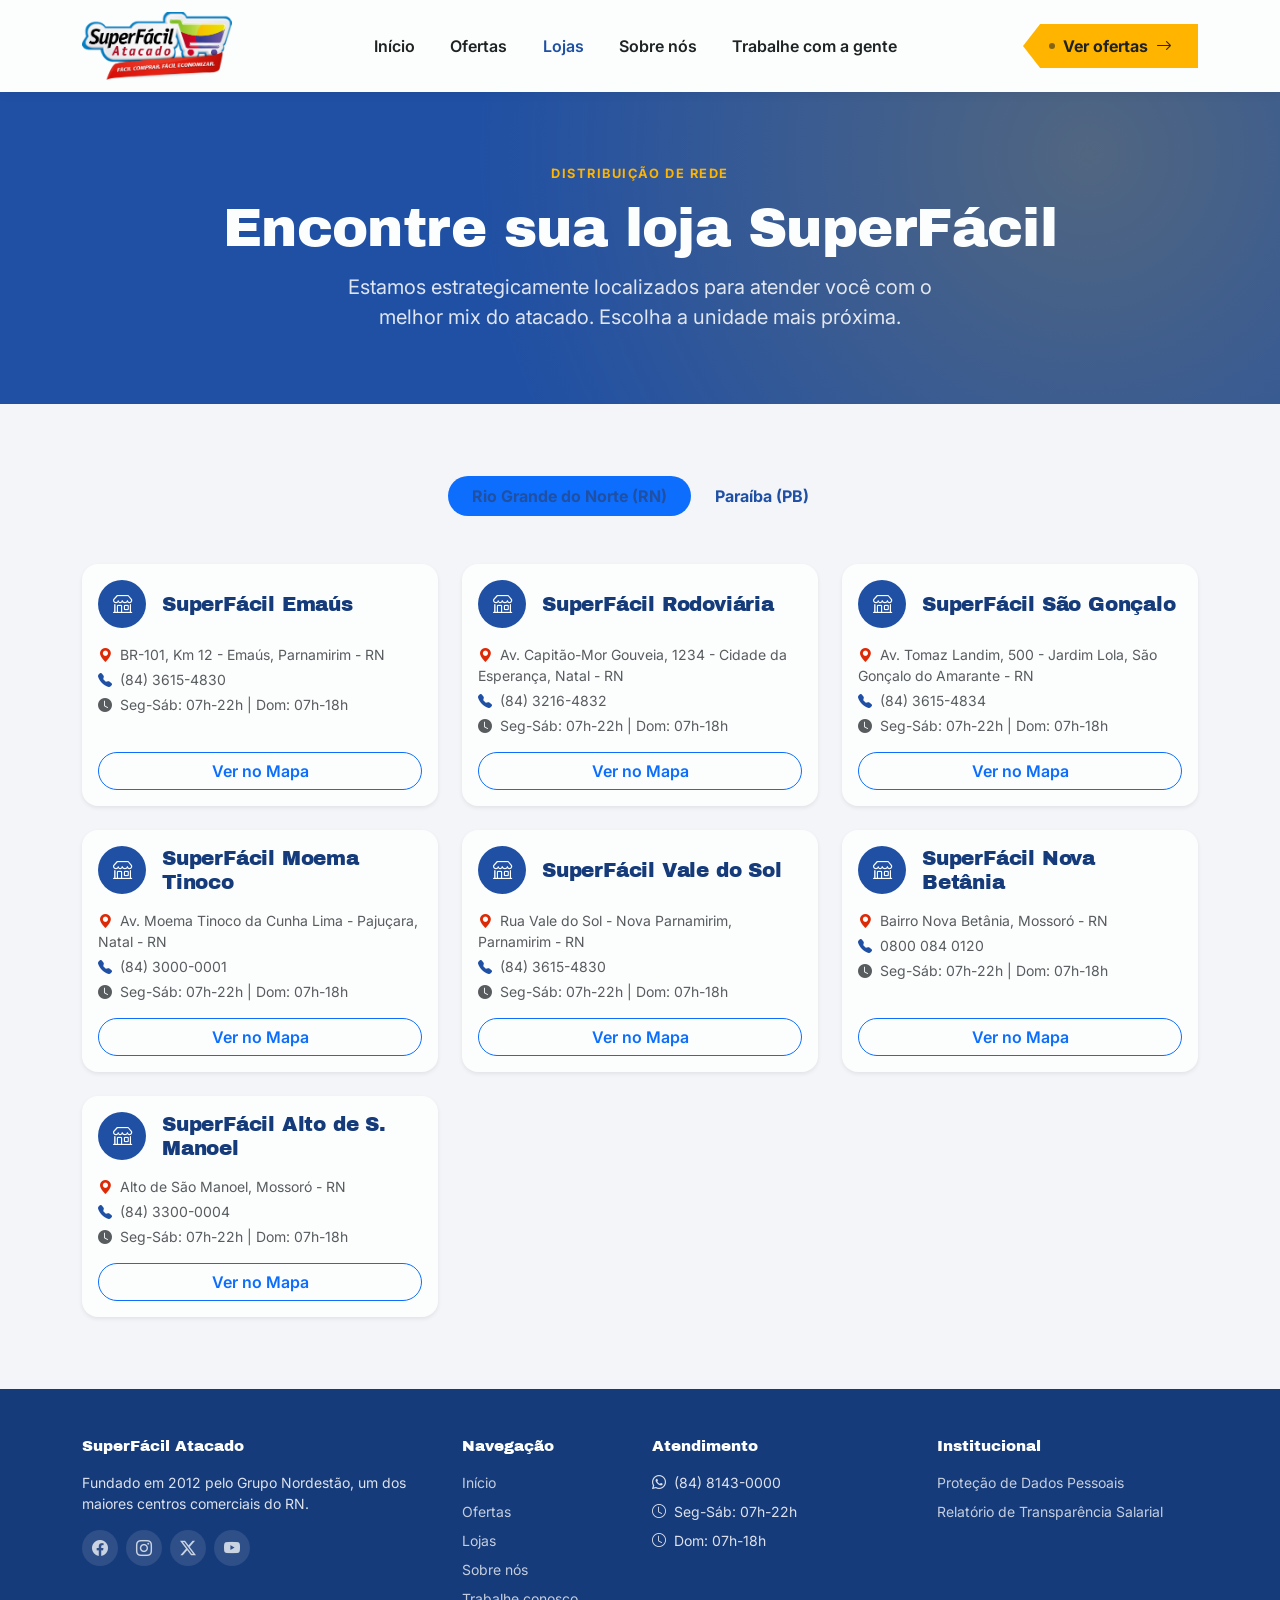
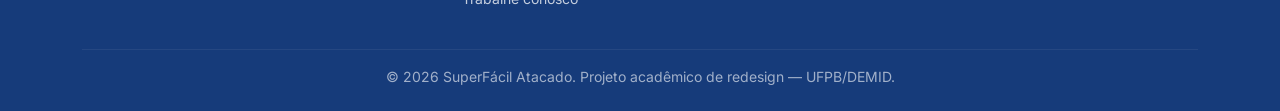
==== lojas.html @ fe268bc4 "Add files via upload" ====
<!DOCTYPE html>
<html lang="pt-BR">
<head>
  <meta charset="UTF-8">
  <meta name="viewport" content="width=device-width, initial-scale=1">
  <title>Nossas Lojas — SuperFácil Atacado</title>
  <meta name="description" content="Encontre a loja SuperFácil Atacado mais próxima de você no Rio Grande do Norte e na Paraíba.">
<!-- Favicon -->
  <link rel="icon" type="image/x-icon" href="img/favicon.ico">
  <!-- Bootstrap 5 -->
  <link href="https://cdn.jsdelivr.net/npm/bootstrap@5.3.3/dist/css/bootstrap.min.css" rel="stylesheet">
  <!-- Bootstrap Icons -->
  <link rel="stylesheet" href="https://cdn.jsdelivr.net/npm/bootstrap-icons@1.11.3/font/bootstrap-icons.css">
  <!-- Fonts -->
  <link rel="preconnect" href="https://fonts.googleapis.com">
  <link href="https://fonts.googleapis.com/css2?family=Archivo+Black&family=Inter:wght@400;500;600;700&display=swap" rel="stylesheet">
  <!-- Custom -->
  <link rel="stylesheet" href="css/style.css">
</head>
<body>

  <!-- ===== NAVBAR ===== -->
  <header>
    <nav class="navbar navbar-expand-lg navbar-sf sticky-top py-2">
      <div class="container">
        <a class="navbar-brand py-1" href="index.html">
          <img src="img/logo_superfacil.png" alt="SuperFácil Atacado" class="navbar-logo">
        </a>
        <button class="navbar-toggler" type="button" data-bs-toggle="collapse" data-bs-target="#navMain" aria-controls="navMain" aria-expanded="false" aria-label="Abrir menu">
          <span class="navbar-toggler-icon"></span>
        </button>
        <div class="collapse navbar-collapse" id="navMain">
          <ul class="navbar-nav mx-auto mb-2 mb-lg-0 gap-lg-2">
            <li class="nav-item"><a class="nav-link" href="index.html">Início</a></li>
            <li class="nav-item"><a class="nav-link" href="ofertas.html">Ofertas</a></li>
            <li class="nav-item"><a class="nav-link active" aria-current="page" href="lojas.html">Lojas</a></li>
            <li class="nav-item"><a class="nav-link" href="sobre.html">Sobre nós</a></li>
            <li class="nav-item"><a class="nav-link" href="trabalhe-conosco.html">Trabalhe com a gente</a></li>
          </ul>
          <a href="ofertas.html" class="btn-tag">Ver ofertas <i class="bi bi-arrow-right"></i></a>
        </div>
      </div>
    </nav>
  </header>

  <main>
    <!-- ===== HERO LOJAS ===== -->
    <section class="hero-sf py-5" aria-labelledby="lojas-hero-title">
      <div class="container py-4 text-center">
        <p class="eyebrow mb-3">Distribuição de Rede</p>
        <h1 id="lojas-hero-title" class="mb-3">Encontre sua loja SuperFácil</h1>
        <p class="fs-5 mx-auto mb-0" style="max-width: 600px; color: rgba(255,255,255,0.85);">
          Estamos estrategicamente localizados para atender você com o melhor mix do atacado. Escolha a unidade mais próxima.
        </p>
      </div>
    </section>

    <!-- ===== CONTEÚDO DAS LOJAS ===== -->
    <section class="py-5 bg-sf-cream">
      <div class="container py-4">
        
        <!-- Tabs para filtrar por Estado -->
        <ul class="nav nav-pills justify-content-center mb-5" id="lojas-tab" role="tablist">
          <li class="nav-item" role="presentation">
            <button class="nav-link active fw-bold px-4 rounded-pill" id="rn-tab" data-bs-toggle="pill" data-bs-target="#rn" type="button" role="tab" aria-controls="rn" aria-selected="true" style="color: var(--sf-blue);">Rio Grande do Norte (RN)</button>
          </li>
          <li class="nav-item" role="presentation">
            <button class="nav-link fw-bold px-4 rounded-pill" id="pb-tab" data-bs-toggle="pill" data-bs-target="#pb" type="button" role="tab" aria-controls="pb" aria-selected="false" style="color: var(--sf-blue);">Paraíba (PB)</button>
          </li>
        </ul>

        <!-- Conteúdo das Tabs -->
        <div class="tab-content" id="lojas-tabContent">
          
          <!-- Aba Rio Grande do Norte -->
          <div class="tab-pane fade show active" id="rn" role="tabpanel" aria-labelledby="rn-tab" tabindex="0">
            <div class="row g-4">
              
              <!-- Loja Emaús -->
              <div class="col-md-6 col-lg-4">
                <div class="card card-offer h-100 border-0 p-3 shadow-sm rounded-4">
                  <div class="d-flex align-items-center mb-3 gap-3">
                    <div class="chip-icon chip-icon--blue" style="width: 48px; height: 48px; font-size: 1.2rem;"><i class="bi bi-shop"></i></div>
                    <h3 class="h5 mb-0" style="color: var(--sf-blue-dark);">SuperFácil Emaús</h3>
                  </div>
                  <div class="mb-3 flex-grow-1">
                    <p class="text-muted small mb-1"><i class="bi bi-geo-alt-fill text-sf-red me-2"></i>BR-101, Km 12 - Emaús, Parnamirim - RN</p>
                    <p class="text-muted small mb-1"><i class="bi bi-telephone-fill text-sf-blue me-2"></i>(84) 3615-4830</p>
                    <p class="text-muted small mb-0"><i class="bi bi-clock-fill text-sf-yellow me-2"></i>Seg-Sáb: 07h-22h | Dom: 07h-18h</p>
                  </div>
                  <a href="https://www.google.com/maps?ll=-5.885119,-35.229404&z=16&t=m&hl=pt-BR&gl=US&mapclient=embed&cid=2730167906983375281" class="btn btn-outline-primary fw-semibold rounded-pill w-100">Ver no Mapa</a>
                </div>
              </div>

              <!-- Loja Rodoviária -->
              <div class="col-md-6 col-lg-4">
                <div class="card card-offer h-100 border-0 p-3 shadow-sm rounded-4">
                  <div class="d-flex align-items-center mb-3 gap-3">
                    <div class="chip-icon chip-icon--blue" style="width: 48px; height: 48px; font-size: 1.2rem;"><i class="bi bi-shop"></i></div>
                    <h3 class="h5 mb-0" style="color: var(--sf-blue-dark);">SuperFácil Rodoviária</h3>
                  </div>
                  <div class="mb-3 flex-grow-1">
                    <p class="text-muted small mb-1"><i class="bi bi-geo-alt-fill text-sf-red me-2"></i>Av. Capitão-Mor Gouveia, 1234 - Cidade da Esperança, Natal - RN</p>
                    <p class="text-muted small mb-1"><i class="bi bi-telephone-fill text-sf-blue me-2"></i>(84) 3216-4832</p>
                    <p class="text-muted small mb-0"><i class="bi bi-clock-fill text-sf-yellow me-2"></i>Seg-Sáb: 07h-22h | Dom: 07h-18h</p>
                  </div>
                  <a href="https://www.google.com/maps?ll=-5.81927,-35.236741&z=14&t=m&hl=pt-BR&gl=BR&mapclient=embed&cid=6719958662032744764" class="btn btn-outline-primary fw-semibold rounded-pill w-100">Ver no Mapa</a>
                </div>
              </div>

              <!-- Loja São Gonçalo -->
              <div class="col-md-6 col-lg-4">
                <div class="card card-offer h-100 border-0 p-3 shadow-sm rounded-4">
                  <div class="d-flex align-items-center mb-3 gap-3">
                    <div class="chip-icon chip-icon--blue" style="width: 48px; height: 48px; font-size: 1.2rem;"><i class="bi bi-shop"></i></div>
                    <h3 class="h5 mb-0" style="color: var(--sf-blue-dark);">SuperFácil São Gonçalo</h3>
                  </div>
                  <div class="mb-3 flex-grow-1">
                    <p class="text-muted small mb-1"><i class="bi bi-geo-alt-fill text-sf-red me-2"></i>Av. Tomaz Landim, 500 - Jardim Lola, São Gonçalo do Amarante - RN</p>
                    <p class="text-muted small mb-1"><i class="bi bi-telephone-fill text-sf-blue me-2"></i>(84) 3615-4834</p>
                    <p class="text-muted small mb-0"><i class="bi bi-clock-fill text-sf-yellow me-2"></i>Seg-Sáb: 07h-22h | Dom: 07h-18h</p>
                  </div>
                  <a href="https://www.google.com/maps?ll=-5.761581,-35.289007&z=16&t=m&hl=pt-BR&gl=BR&mapclient=embed&cid=13401866507430386090" class="btn btn-outline-primary fw-semibold rounded-pill w-100">Ver no Mapa</a>
                </div>
              </div>

              <!-- Loja Moema Tinoco -->
              <div class="col-md-6 col-lg-4">
                <div class="card card-offer h-100 border-0 p-3 shadow-sm rounded-4">
                  <div class="d-flex align-items-center mb-3 gap-3">
                    <div class="chip-icon chip-icon--blue" style="width: 48px; height: 48px; font-size: 1.2rem;"><i class="bi bi-shop"></i></div>
                    <h3 class="h5 mb-0" style="color: var(--sf-blue-dark);">SuperFácil Moema Tinoco</h3>
                  </div>
                  <div class="mb-3 flex-grow-1">
                    <p class="text-muted small mb-1"><i class="bi bi-geo-alt-fill text-sf-red me-2"></i>Av. Moema Tinoco da Cunha Lima - Pajuçara, Natal - RN</p>
                    <p class="text-muted small mb-1"><i class="bi bi-telephone-fill text-sf-blue me-2"></i>(84) 3000-0001</p>
                    <p class="text-muted small mb-0"><i class="bi bi-clock-fill text-sf-yellow me-2"></i>Seg-Sáb: 07h-22h | Dom: 07h-18h</p>
                  </div>
                  <a href="https://www.google.com/maps?ll=-5.737158,-35.22683&z=16&t=m&hl=pt-BR&gl=BR&mapclient=embed&cid=8329273479150238507" class="btn btn-outline-primary fw-semibold rounded-pill w-100">Ver no Mapa</a>
                </div>
              </div>

              <!-- Loja Vale do Sol -->
              <div class="col-md-6 col-lg-4">
                <div class="card card-offer h-100 border-0 p-3 shadow-sm rounded-4">
                  <div class="d-flex align-items-center mb-3 gap-3">
                    <div class="chip-icon chip-icon--blue" style="width: 48px; height: 48px; font-size: 1.2rem;"><i class="bi bi-shop"></i></div>
                    <h3 class="h5 mb-0" style="color: var(--sf-blue-dark);">SuperFácil Vale do Sol</h3>
                  </div>
                  <div class="mb-3 flex-grow-1">
                    <p class="text-muted small mb-1"><i class="bi bi-geo-alt-fill text-sf-red me-2"></i>Rua Vale do Sol - Nova Parnamirim, Parnamirim - RN</p>
                    <p class="text-muted small mb-1"><i class="bi bi-telephone-fill text-sf-blue me-2"></i>(84) 3615-4830</p>
                    <p class="text-muted small mb-0"><i class="bi bi-clock-fill text-sf-yellow me-2"></i>Seg-Sáb: 07h-22h | Dom: 07h-18h</p>
                  </div>
                  <a href="https://www.google.com/maps?ll=-5.929321,-35.275315&z=16&t=m&hl=pt-BR&gl=BR&mapclient=embed&cid=13055619880613866115" class="btn btn-outline-primary fw-semibold rounded-pill w-100">Ver no Mapa</a>
                </div>
              </div>

              <!-- Loja Nova Betânia -->
              <div class="col-md-6 col-lg-4">
                <div class="card card-offer h-100 border-0 p-3 shadow-sm rounded-4">
                  <div class="d-flex align-items-center mb-3 gap-3">
                    <div class="chip-icon chip-icon--blue" style="width: 48px; height: 48px; font-size: 1.2rem;"><i class="bi bi-shop"></i></div>
                    <h3 class="h5 mb-0" style="color: var(--sf-blue-dark);">SuperFácil Nova Betânia</h3>
                  </div>
                  <div class="mb-3 flex-grow-1">
                    <p class="text-muted small mb-1"><i class="bi bi-geo-alt-fill text-sf-red me-2"></i>Bairro Nova Betânia, Mossoró - RN</p>
                    <p class="text-muted small mb-1"><i class="bi bi-telephone-fill text-sf-blue me-2"></i>0800 084 0120</p>
                    <p class="text-muted small mb-0"><i class="bi bi-clock-fill text-sf-yellow me-2"></i>Seg-Sáb: 07h-22h | Dom: 07h-18h</p>
                  </div>
                  <a href="https://www.google.com/maps?ll=-5.177251,-37.368181&z=17&t=m&hl=pt-BR&gl=BR&mapclient=embed&cid=10822478652796148892" class="btn btn-outline-primary fw-semibold rounded-pill w-100">Ver no Mapa</a>
                </div>
              </div>

              <!-- Loja Alto de São Manoel -->
              <div class="col-md-6 col-lg-4">
                <div class="card card-offer h-100 border-0 p-3 shadow-sm rounded-4">
                  <div class="d-flex align-items-center mb-3 gap-3">
                    <div class="chip-icon chip-icon--blue" style="width: 48px; height: 48px; font-size: 1.2rem;"><i class="bi bi-shop"></i></div>
                    <h3 class="h5 mb-0" style="color: var(--sf-blue-dark);">SuperFácil Alto de S. Manoel</h3>
                  </div>
                  <div class="mb-3 flex-grow-1">
                    <p class="text-muted small mb-1"><i class="bi bi-geo-alt-fill text-sf-red me-2"></i>Alto de São Manoel, Mossoró - RN</p>
                    <p class="text-muted small mb-1"><i class="bi bi-telephone-fill text-sf-blue me-2"></i>(84) 3300-0004</p>
                    <p class="text-muted small mb-0"><i class="bi bi-clock-fill text-sf-yellow me-2"></i>Seg-Sáb: 07h-22h | Dom: 07h-18h</p>
                  </div>
                  <a href="https://www.google.com/maps?ll=-5.210848,-37.333015&z=16&t=m&hl=pt-BR&gl=BR&mapclient=embed&cid=11809313991457863657" class="btn btn-outline-primary fw-semibold rounded-pill w-100">Ver no Mapa</a>
                </div>
              </div>

            </div>
          </div>

          <!-- Aba Paraíba -->
          <div class="tab-pane fade" id="pb" role="tabpanel" aria-labelledby="pb-tab" tabindex="0">
            <div class="row g-4 justify-content-center">
              
              <!-- Loja João Pessoa -->
              <div class="col-md-6 col-lg-4">
                <div class="card card-offer h-100 border-0 p-3 shadow-sm rounded-4">
                  <div class="d-flex align-items-center mb-3 gap-3">
                    <div class="chip-icon chip-icon--blue" style="width: 48px; height: 48px; font-size: 1.2rem;"><i class="bi bi-shop"></i></div>
                    <h3 class="h5 mb-0" style="color: var(--sf-blue-dark);">SuperFácil João Pessoa</h3>
                  </div>
                  <div class="mb-3 flex-grow-1">
                    <p class="text-muted small mb-1"><i class="bi bi-geo-alt-fill text-sf-red me-2"></i>Rod. BR-230, Km 14 - Água Fria, João Pessoa - PB</p>
                    <p class="text-muted small mb-1"><i class="bi bi-telephone-fill text-sf-blue me-2"></i>(83) 3264-9000</p>
                    <p class="text-muted small mb-0"><i class="bi bi-clock-fill text-sf-yellow me-2"></i>Seg-Sáb: 07h-22h | Dom: 07h-18h</p>
                  </div>
                  <a href="https://www.google.com/maps?ll=-7.16658,-34.860828&z=16&t=m&hl=pt-BR&gl=BR&mapclient=embed&cid=14162344416870903850" class="btn btn-outline-primary fw-semibold rounded-pill w-100">Ver no Mapa</a>
                </div>
              </div>

            </div>
          </div>

        </div>
      </div>
    </section>
  </main>

  <!-- ===== FOOTER ===== -->
  <footer class="footer-sf pt-5 pb-4">
    <div class="container">
      <div class="row g-4">
        <div class="col-lg-4">
          <h6>SuperFácil Atacado</h6>
          <p class="small mb-3">Fundado em 2012 pelo Grupo Nordestão, um dos maiores centros comerciais do RN.</p>
          <div class="d-flex gap-2">
            <a href="https://www.facebook.com/superfacilatacado/" class="social-icon" aria-label="Facebook"><i class="bi bi-facebook"></i></a>
            <a href="https://www.instagram.com/superfacilatacado/" class="social-icon" aria-label="Instagram"><i class="bi bi-instagram"></i></a>
            <a href="https://twitter.com/superfacilrn" class="social-icon" aria-label="Twitter"><i class="bi bi-twitter-x"></i></a>
            <a href="https://www.youtube.com/channel/UCYBK_cq08c7jpj-2fOXljRQ" class="social-icon" aria-label="YouTube"><i class="bi bi-youtube"></i></a>
          </div>
        </div>
        <div class="col-6 col-lg-2">
          <h6>Navegação</h6>
          <ul class="list-unstyled small">
            <li class="mb-2"><a href="index.html">Início</a></li>
            <li class="mb-2"><a href="ofertas.html">Ofertas</a></li>
            <li class="mb-2"><a href="lojas.html">Lojas</a></li>
            <li class="mb-2"><a href="sobre.html">Sobre nós</a></li>
            <li class="mb-2"><a href="trabalhe-conosco.html">Trabalhe conosco</a></li>
          </ul>
        </div>
        <div class="col-6 col-lg-3">
          <h6>Atendimento</h6>
          <ul class="list-unstyled small">
            <li class="mb-2"><i class="bi bi-whatsapp me-2"></i>(84) 8143-0000</li>
            <li class="mb-2"><i class="bi bi-clock me-2"></i>Seg-Sáb: 07h-22h</li>
            <li class="mb-2"><i class="bi bi-clock me-2"></i>Dom: 07h-18h</li>
          </ul>
        </div>
        <div class="col-lg-3">
          <h6>Institucional</h6>
          <ul class="list-unstyled small">
            <li class="mb-2"><a href="#">Proteção de Dados Pessoais</a></li>
            <li class="mb-2"><a href="#">Relatório de Transparência Salarial</a></li>
          </ul>
        </div>
      </div>
      <hr class="border-light border-opacity-25 mt-4 mb-3">
      <p class="small text-center mb-0" style="color: rgba(255,255,255,0.6);">&copy; 2026 SuperFácil Atacado. Projeto acadêmico de redesign — UFPB/DEMID.</p>
    </div>
  </footer>

  <script src="https://cdn.jsdelivr.net/npm/bootstrap@5.3.3/dist/js/bootstrap.bundle.min.js"></script>
</body>
</html>
---- css/style.css ----
/* ==========================================================================
   SuperFácil Atacado — Redesign
   Identidade: "etiqueta de oferta" — azul + amarelo (primárias),
   vermelho + verde (secundárias), branco
   ========================================================================== */

:root {
  --sf-blue: #2050A4;
  --sf-blue-dark: #163B7A;
  --sf-yellow: #FFB400;
  --sf-red: #DD2A06;
  --sf-green: #1D9B01;
  --sf-white: #FCFEFE;
  --sf-ink: #1F2323;
  --sf-cream: #F3F5F9;

  --font-display: "Archivo Black", "Arial Black", sans-serif;
  --font-body: "Inter", system-ui, sans-serif;
}

body {
  font-family: var(--font-body);
  color: var(--sf-ink);
  background-color: var(--sf-cream);
}

h1, h2, h3, h4, .display-font {
  font-family: var(--font-display);
  letter-spacing: -0.01em;
}

a {
  text-decoration: none;
}

/* ---------- Utilities ---------- */
.text-sf-blue { color: var(--sf-blue); }
.text-sf-green { color: var(--sf-green); }
.text-sf-red { color: var(--sf-red); }
.bg-sf-blue { background-color: var(--sf-blue); }
.bg-sf-blue-dark { background-color: var(--sf-blue-dark); }
.bg-sf-cream { background-color: var(--sf-cream); }

/* ---------- Navbar ---------- */
.navbar-sf {
  background-color: var(--sf-white);
  box-shadow: 0 2px 10px rgba(0,0,0,0.06);
}

.navbar-sf .navbar-brand {
  display: flex;
  align-items: center;
}

.navbar-logo {
  height: 68px;
  width: auto;
}

.navbar-sf .nav-link {
  font-weight: 600;
  color: var(--sf-ink);
  margin: 0 0.35rem;
}

.navbar-sf .nav-link.active,
.navbar-sf .nav-link:hover {
  color: var(--sf-blue);
}

/* Signature tag-shaped button */
.btn-tag {
  position: relative;
  display: inline-flex;
  align-items: center;
  gap: 0.5rem;
  font-weight: 700;
  color: var(--sf-ink);
  background-color: var(--sf-yellow);
  padding: 0.65rem 1.6rem 0.65rem 1.4rem;
  clip-path: polygon(10% 0%, 100% 0%, 100% 100%, 10% 100%, 0% 50%);
  border: none;
  transition: transform .15s ease, background-color .15s ease;
}

.btn-tag:hover {
  background-color: #ffc633;
  transform: translateX(2px);
  color: var(--sf-ink);
}

.btn-tag::before {
  content: "";
  width: 6px;
  height: 6px;
  border-radius: 50%;
  background: var(--sf-ink);
  opacity: .55;
  margin-left: 4px;
}

.btn-tag-outline {
  position: relative;
  display: inline-flex;
  align-items: center;
  font-weight: 700;
  color: var(--sf-white);
  background: transparent;
  padding: 0.6rem 1.5rem 0.6rem 1.3rem;
  border: 2px solid var(--sf-white);
  clip-path: polygon(8% 0%, 100% 0%, 100% 100%, 8% 100%, 0% 50%);
}

.btn-tag-outline:hover {
  background: rgba(255,255,255,0.15);
  color: var(--sf-white);
}

/* ---------- Hero ---------- */
.hero-sf {
  background-color: var(--sf-blue);
  background-image: radial-gradient(circle at 85% 20%, rgba(255,180,0,0.22), transparent 55%);
  color: var(--sf-white);
  overflow: hidden;
}

.hero-sf .eyebrow {
  font-weight: 700;
  letter-spacing: 0.12em;
  text-transform: uppercase;
  font-size: 0.8rem;
  color: var(--sf-yellow);
}

.hero-sf h1 {
  font-size: clamp(2.2rem, 4.5vw, 3.4rem);
  line-height: 1.05;
}

/* Hero highlight chips (ícones) */
.hero-highlights {
  display: flex;
  flex-direction: column;
  gap: 1.1rem;
}

.highlight-chip {
  background: var(--sf-white);
  color: var(--sf-ink);
  border-radius: 16px;
  padding: 1rem 1.3rem;
  display: flex;
  align-items: center;
  gap: 1rem;
  box-shadow: 0 14px 30px rgba(0,0,0,0.22);
  max-width: 380px;
}

.chip-icon {
  width: 54px;
  height: 54px;
  border-radius: 50%;
  display: flex;
  align-items: center;
  justify-content: center;
  font-size: 1.5rem;
  flex-shrink: 0;
}

.chip-icon--yellow { background: var(--sf-yellow); color: var(--sf-ink); }
.chip-icon--blue { background: var(--sf-blue); color: var(--sf-white); }
.chip-icon--red { background: var(--sf-red); color: var(--sf-white); }

.chip-value {
  font-family: var(--font-display);
  font-size: 1.05rem;
  line-height: 1.2;
}

.chip-label {
  font-size: 0.82rem;
  color: #666;
}

/* Encartes — visual com ícone grande */
.encarte-visual {
  position: relative;
  width: 240px;
  height: 240px;
  margin: 0 auto;
}

.encarte-badge {
  width: 100%;
  height: 100%;
  border-radius: 50%;
  background: var(--sf-blue);
  display: flex;
  align-items: center;
  justify-content: center;
  font-size: 5rem;
  color: var(--sf-white);
  box-shadow: 0 20px 40px rgba(22,59,122,0.35);
}

.encarte-mini {
  position: absolute;
  width: 62px;
  height: 62px;
  border-radius: 50%;
  display: flex;
  align-items: center;
  justify-content: center;
  font-size: 1.6rem;
  box-shadow: 0 10px 20px rgba(0,0,0,0.2);
}

.encarte-mini--percent {
  top: -10px;
  right: 0;
  background: var(--sf-red);
  color: var(--sf-white);
}

.encarte-mini--cart {
  bottom: 4px;
  left: -14px;
  background: var(--sf-white);
  color: var(--sf-blue);
}

/* ---------- Section headings ---------- */
.section-eyebrow {
  font-weight: 700;
  letter-spacing: 0.12em;
  text-transform: uppercase;
  font-size: 0.78rem;
  color: var(--sf-blue);
}

/* ---------- Category cards ---------- */
.card-cat {
  border: none;
  border-radius: 14px;
  background: var(--sf-white);
  padding: 1.6rem 1.2rem;
  text-align: center;
  height: 100%;
  transition: transform .18s ease, box-shadow .18s ease;
  box-shadow: 0 2px 10px rgba(0,0,0,0.04);
}

.card-cat:hover {
  transform: translateY(-4px);
  box-shadow: 0 14px 24px rgba(32,80,164,0.14);
}

.card-cat .cat-icon {
  width: 56px;
  height: 56px;
  border-radius: 50%;
  background: var(--sf-cream);
  display: flex;
  align-items: center;
  justify-content: center;
  margin: 0 auto 0.9rem;
  font-size: 1.5rem;
  color: var(--sf-blue);
}

/* ---------- Offer cards ---------- */
.card-offer {
  border: none;
  border-radius: 14px;
  overflow: hidden;
  background: var(--sf-white);
  box-shadow: 0 2px 10px rgba(0,0,0,0.05);
  height: 100%;
}

.card-offer .offer-media {
  height: 150px;
  display: flex;
  align-items: center;
  justify-content: center;
  font-family: var(--font-display);
  font-size: 0.95rem;
  color: rgba(255,255,255,0.9);
}

.offer-badge {
  position: absolute;
  top: 12px;
  left: 12px;
  background: var(--sf-red);
  color: var(--sf-white);
  font-weight: 700;
  font-size: 0.78rem;
  padding: 0.3rem 0.7rem 0.3rem 0.5rem;
  clip-path: polygon(12% 0%, 100% 0%, 100% 100%, 12% 100%, 0% 50%);
}

.card-offer-body {
  padding: 1rem 1.1rem 1.2rem;
}

.card-offer .price-now {
  font-family: var(--font-display);
  color: var(--sf-green);
  font-size: 1.3rem;
}

.card-offer .price-old {
  text-decoration: line-through;
  color: #999;
  font-size: 0.85rem;
}

/* ---------- Stats strip ---------- */
.stat-block .stat-number {
  font-family: var(--font-display);
  font-size: 2.1rem;
  color: var(--sf-blue);
}

/* ---------- Store preview ---------- */
.store-mini {
  background: var(--sf-white);
  border-radius: 14px;
  padding: 1.1rem 1.2rem;
  display: flex;
  align-items: flex-start;
  gap: 0.9rem;
  height: 100%;
  box-shadow: 0 2px 10px rgba(0,0,0,0.04);
}

.store-mini .store-icon {
  width: 42px;
  height: 42px;
  border-radius: 50%;
  background: var(--sf-blue);
  color: var(--sf-white);
  display: flex;
  align-items: center;
  justify-content: center;
  flex-shrink: 0;
}

/* ---------- CTA banner ---------- */
.cta-banner {
  background: var(--sf-ink);
  color: var(--sf-white);
  border-radius: 18px;
  overflow: hidden;
  position: relative;
}

.cta-banner::before {
  content: "";
  position: absolute;
  inset: 0;
  background: radial-gradient(circle at 15% 30%, rgba(255,180,0,0.18), transparent 50%);
}

/* ---------- Footer ---------- */
.footer-sf {
  background: var(--sf-blue-dark);
  color: rgba(255,255,255,0.85);
}

.footer-sf h6 {
  font-family: var(--font-display);
  color: var(--sf-white);
  font-size: 0.95rem;
  margin-bottom: 1rem;
}

.footer-sf a {
  color: rgba(255,255,255,0.75);
}

.footer-sf a:hover {
  color: var(--sf-yellow);
}

.social-icon {
  width: 36px;
  height: 36px;
  border-radius: 50%;
  background: rgba(255,255,255,0.1);
  display: inline-flex;
  align-items: center;
  justify-content: center;
  color: var(--sf-white);
}

.social-icon:hover {
  background: var(--sf-yellow);
  color: var(--sf-ink);
}

/* ---------- Página de Ofertas ---------- */
.search-card {
  background: var(--sf-white);
  border-radius: 18px;
  padding: 1.8rem 2rem;
  max-width: 900px;
  box-shadow: 0 20px 45px rgba(0,0,0,0.22);
}

.search-card .form-label {
  color: var(--sf-ink);
  font-size: 0.9rem;
}

.search-card .form-select-lg {
  border-radius: 10px;
  border: 1px solid #dfe3ea;
}

.search-card .form-select:focus {
  border-color: var(--sf-blue);
  box-shadow: 0 0 0 0.2rem rgba(32,80,164,0.18);
}

.btn-tag-lg {
  padding: 0.85rem 1.7rem 0.85rem 1.5rem;
  font-size: 1rem;
}

.btn-tag:disabled,
.btn-tag[disabled] {
  opacity: 0.5;
  cursor: not-allowed;
  clip-path: polygon(10% 0%, 100% 0%, 100% 100%, 10% 100%, 0% 50%);
}

.btn-tag-outline-dark {
  display: inline-flex;
  align-items: center;
  gap: 0.5rem;
  font-weight: 700;
  color: var(--sf-blue);
  background: transparent;
  padding: 0.65rem 1.4rem;
  border: 2px solid var(--sf-blue);
  border-radius: 10px;
}

.btn-tag-outline-dark:hover {
  background: var(--sf-blue);
  color: var(--sf-white);
}

.empty-state {
  max-width: 420px;
  padding: 3rem 1rem;
}

.empty-state-icon {
  width: 84px;
  height: 84px;
  border-radius: 50%;
  background: var(--sf-white);
  color: var(--sf-blue);
  font-size: 2.2rem;
  display: flex;
  align-items: center;
  justify-content: center;
  margin: 0 auto 1.2rem;
  box-shadow: 0 10px 24px rgba(0,0,0,0.08);
}

.pdf-frame-wrap {
  background: var(--sf-white);
  border-radius: 16px;
  overflow: hidden;
  box-shadow: 0 10px 30px rgba(0,0,0,0.08);
  height: 80vh;
  min-height: 420px;
}

.pdf-frame-wrap iframe {
  width: 100%;
  height: 100%;
  border: 0;
}

@media (max-width: 767.98px) {
  .search-card { padding: 1.4rem 1.2rem; }
  .pdf-frame-wrap { height: 60vh; }
}

/* ---------- Responsive tweaks ---------- */
@media (max-width: 991.98px) {
  .hero-highlights { margin-top: 2.5rem; }
  .highlight-chip.ms-md-4 { margin-left: 0 !important; }
}

@media (max-width: 767.98px) {
  .navbar-logo { height: 44px; }
  .encarte-visual { width: 180px; height: 180px; margin-top: 2rem; }
  .encarte-badge { font-size: 3.6rem; }
  .encarte-mini { width: 50px; height: 50px; font-size: 1.3rem; }
}

/* Reduced motion */
@media (prefers-reduced-motion: reduce) {
  .card-cat, .btn-tag { transition: none; }
}

/* Focus visibility */
a:focus-visible, button:focus-visible {
  outline: 3px solid var(--sf-yellow);
  outline-offset: 2px;
}
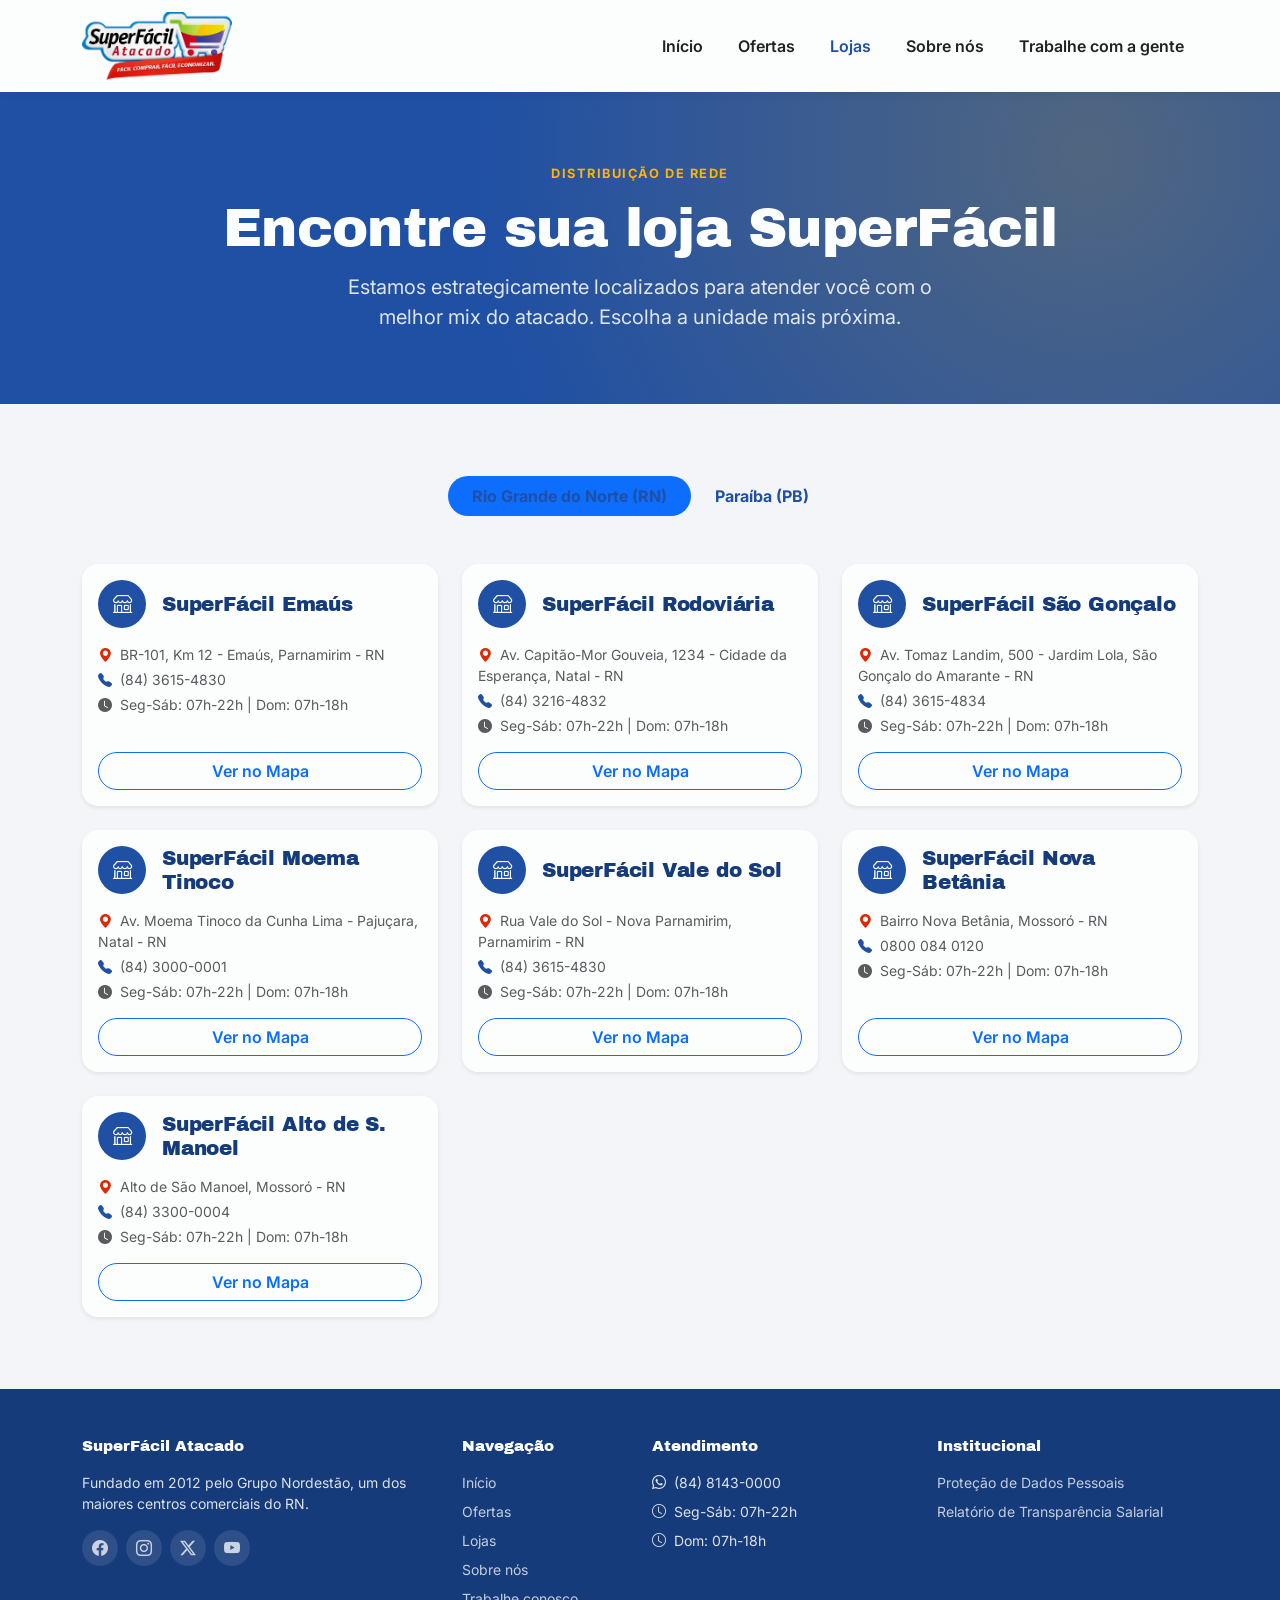
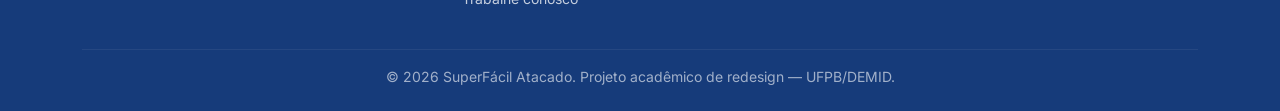
==== commit b616895f: "Add files via upload" ====
--- a/lojas.html
+++ b/lojas.html
@@ -30,14 +30,13 @@
           <span class="navbar-toggler-icon"></span>
         </button>
         <div class="collapse navbar-collapse" id="navMain">
-          <ul class="navbar-nav mx-auto mb-2 mb-lg-0 gap-lg-2">
+          <ul class="navbar-nav ms-auto mb-2 mb-lg-0 gap-lg-2">
             <li class="nav-item"><a class="nav-link" href="index.html">Início</a></li>
             <li class="nav-item"><a class="nav-link" href="ofertas.html">Ofertas</a></li>
-            <li class="nav-item"><a class="nav-link active" aria-current="page" href="lojas.html">Lojas</a></li>
+            <li class="nav-item"><a class="nav-link active" href="lojas.html">Lojas</a></li>
             <li class="nav-item"><a class="nav-link" href="sobre.html">Sobre nós</a></li>
             <li class="nav-item"><a class="nav-link" href="trabalhe-conosco.html">Trabalhe com a gente</a></li>
           </ul>
-          <a href="ofertas.html" class="btn-tag">Ver ofertas <i class="bi bi-arrow-right"></i></a>
         </div>
       </div>
     </nav>
